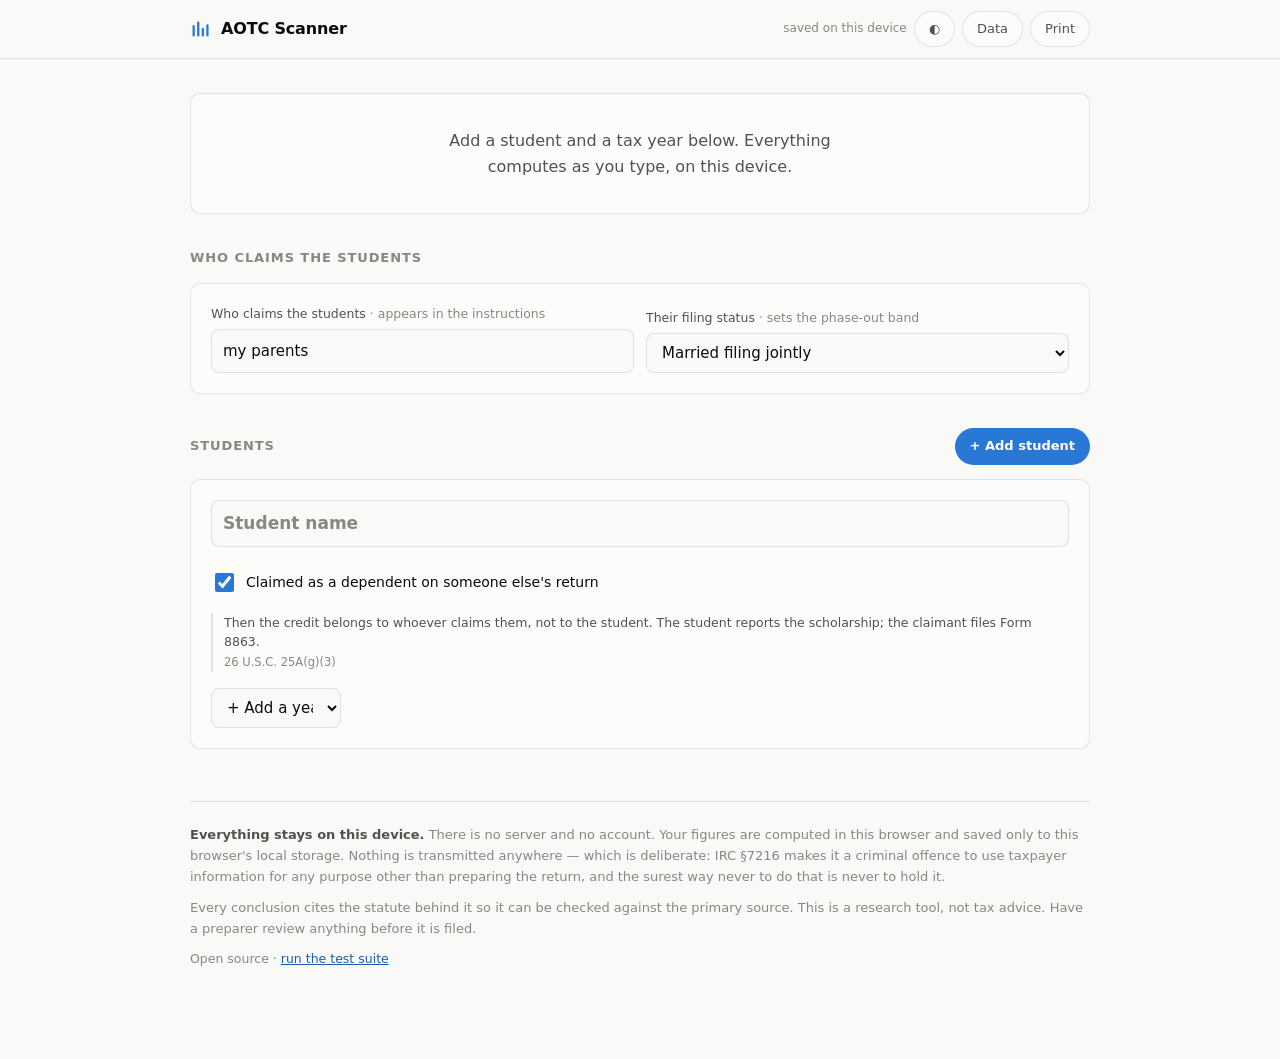
==== index.html @ 53735181 "AOTC Scanner" ====
<!doctype html>
<html lang="en">
<head>
<meta charset="utf-8">
<meta name="viewport" content="width=device-width,initial-scale=1,viewport-fit=cover">
<title>AOTC Scanner</title>
<meta name="description" content="Find unclaimed American Opportunity Tax Credit across open tax years. Runs entirely in your browser.">
<meta name="theme-color" content="#fcfcfb" media="(prefers-color-scheme: light)">
<meta name="theme-color" content="#1a1a19" media="(prefers-color-scheme: dark)">
<link rel="manifest" href="manifest.webmanifest">
<link rel="icon" href="icon.svg" type="image/svg+xml">
<link rel="apple-touch-icon" href="icon.svg">
<link rel="stylesheet" href="app.css">
</head>
<body>
<div id="tip" role="status" aria-live="polite"></div>

<header class="topbar">
  <div class="wrap navrow">
    <div class="brand">
      <svg viewBox="0 0 24 24" width="22" height="22" aria-hidden="true" class="mark">
        <path d="M4 19V9m5 10V5m5 14v-7m5 7V8" stroke="currentColor" stroke-width="2.5"
              stroke-linecap="round" fill="none"/>
      </svg>
      <span>AOTC Scanner</span>
    </div>
    <div class="bar-actions">
      <span id="saveState" class="save-state" aria-live="polite"></span>
      <button id="themeBtn" class="ghost" type="button" title="Light / dark">◐</button>
      <button id="dataBtn" class="ghost" type="button">Data</button>
      <button id="printBtn" class="ghost" type="button">Print</button>
    </div>
  </div>
</header>

<main class="wrap">

  <section id="summary" aria-label="Summary"></section>

  <section>
    <div class="sec-head">
      <h2>Who claims the students</h2>
    </div>
    <div class="card" id="claimant"></div>
  </section>

  <section>
    <div class="sec-head">
      <h2>Students</h2>
      <button id="addStudent" class="primary" type="button">+ Add student</button>
    </div>
    <div id="students"></div>
  </section>

  <section id="resultsSection" hidden>
    <div class="sec-head"><h2>What each year is worth</h2></div>
    <div class="card"><div id="chart" class="chart"></div></div>
    <div class="card table-card"><div id="tableWrap"></div></div>
  </section>

  <section id="planSection" hidden>
    <div class="sec-head">
      <h2>What to do</h2>
      <span id="progressTxt" class="muted-sm"></span>
    </div>
    <div class="progress"><div class="progress-fill" id="progressFill"></div></div>
    <div id="steps"></div>
  </section>

  <footer>
    <p><strong>Everything stays on this device.</strong> There is no server and no account.
      Your figures are computed in this browser and saved only to this browser's local
      storage. Nothing is transmitted anywhere — which is deliberate: IRC §7216 makes it a
      criminal offence to use taxpayer information for any purpose other than preparing the
      return, and the surest way never to do that is never to hold it.</p>
    <p>Every conclusion cites the statute behind it so it can be checked against the primary
      source. This is a research tool, not tax advice. Have a preparer review anything before
      it is filed.</p>
    <p class="muted-sm">Open source · <a href="tests.html">run the test suite</a></p>
  </footer>
</main>

<dialog id="dataDlg">
  <form method="dialog">
    <h3>Your data</h3>
    <p class="muted-sm">Saved in this browser only. Export a file to move it to another
      device or to keep a backup.</p>
    <div class="dlg-actions">
      <button id="exportBtn" class="primary" type="button">Export a backup file</button>
      <button id="importBtn" class="ghost" type="button">Import a backup</button>
      <input id="importFile" type="file" accept="application/json" hidden>
      <button id="demoBtn" class="ghost" type="button">Load the worked example</button>
      <button id="clearBtn" class="danger" type="button">Erase everything</button>
    </div>
    <div class="dlg-close"><button class="ghost" value="close">Close</button></div>
  </form>
</dialog>

<script type="module" src="ui.js"></script>
</body>
</html>
---- app.css ----
/* app.css — palette is the validated reference instance.
   Slots pass every adjacent gate in both modes (CVD ΔE 24.7 light / 26.8 dark,
   normal-vision 33.6 / 31.8, all ≥3:1 against their own surface).
   Dark is a selected set of steps for the dark surface, never an inversion. */

*,*::before,*::after{box-sizing:border-box}

:root{
  color-scheme:light;
  --surface:#fcfcfb; --page:#f9f9f7;
  --ink:#0b0b0b; --ink-2:#52514e; --muted:#898781;
  --grid:#e1e0d9; --base:#c3c2b7; --edge:rgba(11,11,11,.10);
  --s1:#2a78d6; --s1-wash:rgba(42,120,214,.10); --s1-ink:#1c5cab;
  --good:#0ca30c; --good-ink:#006300; --warn:#fab219; --crit:#d03b3b;
  --r:10px;
}
@media (prefers-color-scheme:dark){
  :root:where(:not([data-theme=light])){
    color-scheme:dark;
    --surface:#1a1a19; --page:#0d0d0d;
    --ink:#fff; --ink-2:#c3c2b7; --muted:#898781;
    --grid:#2c2c2a; --base:#383835; --edge:rgba(255,255,255,.10);
    --s1:#3987e5; --s1-wash:rgba(57,135,229,.15); --s1-ink:#86b6ef;
    --good-ink:#0ca30c;
  }
}
:root[data-theme=dark]{
  color-scheme:dark;
  --surface:#1a1a19; --page:#0d0d0d;
  --ink:#fff; --ink-2:#c3c2b7; --muted:#898781;
  --grid:#2c2c2a; --base:#383835; --edge:rgba(255,255,255,.10);
  --s1:#3987e5; --s1-wash:rgba(57,135,229,.15); --s1-ink:#86b6ef;
  --good-ink:#0ca30c;
}

html,body{margin:0;padding:0}
body{
  background:var(--page);color:var(--ink);
  font:400 16px/1.6 system-ui,-apple-system,"Segoe UI",sans-serif;
  -webkit-font-smoothing:antialiased;padding-bottom:env(safe-area-inset-bottom);
}
.wrap{max-width:940px;margin:0 auto;padding:0 20px}
main.wrap{padding-bottom:80px}
a{color:var(--s1-ink)}

/* topbar */
.topbar{position:sticky;top:0;z-index:20;background:var(--page);
        border-bottom:1px solid var(--grid);backdrop-filter:saturate(1.4) blur(8px)}
/* NB: named .navrow, not .bar — the chart's `.bar` rule lives further down
   this file and would otherwise repaint the whole header as a chart bar. */
.navrow{display:flex;align-items:center;justify-content:space-between;gap:12px;
        height:58px}
.brand{display:flex;align-items:center;gap:9px;font-weight:650;
       letter-spacing:-.01em;white-space:nowrap;flex:0 0 auto}
.brand .mark{flex:0 0 auto}
.brand .mark{color:var(--s1)}
.bar-actions{display:flex;align-items:center;gap:7px;min-width:0}
@media(max-width:560px){.save-state{display:none}.brand span{display:none}}
.save-state{font-size:12px;color:var(--muted);white-space:nowrap}

button{font:inherit;cursor:pointer;border-radius:99px;border:1px solid transparent;
       padding:7px 14px;font-size:13px;transition:background .15s,color .15s}
button.ghost{background:var(--surface);color:var(--ink-2);border-color:var(--edge)}
button.ghost:hover{color:var(--ink)}
button.primary{background:var(--s1);color:#fff;font-weight:600}
button.primary:hover{filter:brightness(1.08)}
button.danger{background:transparent;color:var(--crit);border-color:rgba(208,59,59,.35)}
button.icon{padding:5px 10px;font-size:15px;line-height:1}
button:focus-visible{outline:2px solid var(--s1);outline-offset:2px}

section{margin-top:34px}
.sec-head{display:flex;align-items:center;justify-content:space-between;gap:12px;margin-bottom:14px}
h2{font-size:13px;font-weight:600;letter-spacing:.07em;text-transform:uppercase;
   color:var(--muted);margin:0}
h3{font-size:16px;font-weight:650;margin:0 0 4px}
.card{background:var(--surface);border:1px solid var(--edge);border-radius:var(--r);padding:20px}
.muted-sm{font-size:12.5px;color:var(--muted)}

/* summary tiles */
.tiles{display:grid;grid-template-columns:1.4fr 1fr 1fr;gap:12px}
@media(max-width:760px){.tiles{grid-template-columns:1fr 1fr}.tiles>:first-child{grid-column:1/-1}}
@media(max-width:460px){.tiles{grid-template-columns:1fr}}
.tile-label{font-size:13px;color:var(--ink-2);margin:0 0 5px}
.hero{font-size:clamp(38px,9vw,52px);line-height:1.04;font-weight:650;
      letter-spacing:-.02em;margin:0}
.tile-val{font-size:28px;line-height:1.1;font-weight:600;margin:0;letter-spacing:-.01em}
.tile-note{font-size:12.5px;color:var(--muted);margin:6px 0 0}
.hero-note{font-size:13px;color:var(--ink-2);margin:9px 0 0}
.empty{text-align:center;padding:34px 20px}
.empty p{color:var(--ink-2);margin:0 auto;max-width:44ch}

/* chips: colour never travels alone */
.chip{display:inline-flex;align-items:center;gap:5px;font-size:12px;font-weight:600;
      padding:3px 9px;border-radius:99px;border:1px solid transparent;white-space:nowrap}
.chip .ic{font-size:10px;line-height:1}
.chip.good{color:var(--good-ink);background:rgba(12,163,12,.10);border-color:rgba(12,163,12,.28)}
.chip.warning{color:var(--ink);background:rgba(250,178,25,.16);border-color:rgba(250,178,25,.45)}
.chip.critical,.chip.closed{color:var(--crit);background:rgba(208,59,59,.10);border-color:rgba(208,59,59,.32)}
.chip.info{color:var(--ink-2);background:var(--page);border-color:var(--edge)}

/* forms */
.grid{display:grid;gap:12px;align-items:end}
.g2{grid-template-columns:1fr 1fr}
.g3{grid-template-columns:repeat(3,1fr)}
.g4{grid-template-columns:repeat(4,1fr)}
@media(max-width:760px){.g3,.g4{grid-template-columns:1fr 1fr}}
@media(max-width:460px){.g2,.g3,.g4{grid-template-columns:1fr}}
label{display:block;font-size:12.5px;color:var(--ink-2);margin:0 0 5px;font-weight:500}
label .hint{color:var(--muted);font-weight:400}
input[type=text],input[type=number],input[type=date],select{
  width:100%;padding:9px 11px;font:inherit;font-size:15px;
  background:var(--page);color:var(--ink);
  border:1px solid var(--edge);border-radius:8px;
}
input[type=number]{font-variant-numeric:tabular-nums}
input:focus,select:focus{outline:2px solid var(--s1);outline-offset:-1px;border-color:transparent}
input::placeholder{color:var(--muted)}
/* The prefix is positioned against the input wrapper, never against the field
   as a whole: a label that wraps to two lines used to leave the $ floating
   above the box. */
.money-wrap{position:relative}
.money-wrap input{padding-left:24px}
.money-wrap .pfx{position:absolute;left:11px;top:50%;transform:translateY(-50%);
                 color:var(--muted);font-size:15px;pointer-events:none}
.check{display:flex;align-items:center;gap:9px;font-size:14px;color:var(--ink);
       margin:0;padding:9px 0;cursor:pointer}
.check input{width:19px;height:19px;accent-color:var(--s1);cursor:pointer;flex:0 0 auto}

/* student blocks */
.student{background:var(--surface);border:1px solid var(--edge);border-radius:var(--r);
         padding:20px;margin-bottom:14px}
.student-head{display:flex;align-items:center;gap:10px;margin-bottom:14px}
.student-head input{font-size:17px;font-weight:600;flex:1}
.yr{border-top:1px solid var(--grid);padding-top:16px;margin-top:16px}
.yr-head{display:flex;align-items:center;justify-content:space-between;gap:10px;
         flex-wrap:wrap;margin-bottom:12px}
.yr-title{font-weight:650;font-size:15px;display:flex;align-items:center;gap:9px}
.yr-out{margin-top:12px;padding:12px 14px;background:var(--page);
        border-radius:8px;border:1px solid var(--edge)}
.kv{display:flex;justify-content:space-between;gap:14px;font-size:13.5px;padding:3px 0}
.kv span:last-child{font-variant-numeric:tabular-nums;font-weight:600}
.kv.total{border-top:1px solid var(--grid);margin-top:6px;padding-top:8px;font-size:15px}
.why{font-size:12.5px;color:var(--ink-2);margin:9px 0 0;padding-left:11px;
     border-left:2px solid var(--grid);line-height:1.55}
.why.warn{border-left-color:var(--warn)}
.why.deny{border-left-color:var(--crit);color:var(--crit)}
.why cite{display:block;color:var(--muted);font-style:normal;font-size:11.5px;margin-top:2px}

/* chart: single series, every bar directly labelled */
.chart{display:flex;flex-direction:column;gap:13px}
.row-label{font-size:13px;color:var(--ink-2);margin:0 0 5px;display:flex;
           justify-content:space-between;gap:10px;align-items:baseline;flex-wrap:wrap}
.track{display:flex;align-items:center;gap:10px}
.bar-outer{flex:1;height:24px;background:var(--s1-wash);border-radius:0 4px 4px 0;min-width:40px}
.bar{height:24px;background:var(--s1);border-radius:0 4px 4px 0;width:0;
     transition:width .45s cubic-bezier(.22,1,.36,1)}
.bar-val{font-size:14px;font-weight:650;font-variant-numeric:tabular-nums;
         min-width:72px;text-align:right}
.axis{border-top:1px solid var(--base);margin-top:2px;padding-top:6px;font-size:12px;
      color:var(--muted);display:flex;justify-content:space-between}
.dot{display:inline-block;width:9px;height:9px;border-radius:50%;background:var(--s1);
     margin-right:7px}

/* table */
.table-card{margin-top:12px;overflow-x:auto}
table{width:100%;border-collapse:collapse;font-size:14px;min-width:520px}
th{font-size:11.5px;font-weight:600;letter-spacing:.04em;text-transform:uppercase;
   color:var(--muted);text-align:left;padding:0 9px 8px;border-bottom:1px solid var(--grid)}
td{padding:10px 9px;border-bottom:1px solid var(--grid)}
tbody tr:last-child td{border-bottom:0}
.num{text-align:right;font-variant-numeric:tabular-nums}
tfoot td{font-weight:650;border-top:1px solid var(--base);border-bottom:0}

/* steps */
.progress{height:6px;background:var(--s1-wash);border-radius:99px;overflow:hidden;margin-bottom:16px}
.progress-fill{height:100%;background:var(--s1);width:0;border-radius:99px;transition:width .3s}
.step{background:var(--surface);border:1px solid var(--edge);border-radius:var(--r);
      padding:17px 19px;margin-bottom:11px;display:flex;gap:14px;align-items:flex-start}
.step.done{opacity:.5}
.step.done .step-head{text-decoration:line-through;text-decoration-thickness:1px}
.tick{appearance:none;flex:0 0 auto;width:21px;height:21px;margin-top:2px;cursor:pointer;
      border:1.5px solid var(--base);border-radius:6px;background:var(--surface);
      display:grid;place-content:center}
.tick:checked{background:var(--s1);border-color:var(--s1)}
.tick:checked::after{content:"✓";color:#fff;font-size:13px;font-weight:700;line-height:1}
.tick:focus-visible{outline:2px solid var(--s1);outline-offset:2px}
.step-body{flex:1;min-width:0}
.step-head{font-size:15.5px;font-weight:600;margin:0 0 8px;line-height:1.42}
.step-n{color:var(--muted);font-variant-numeric:tabular-nums;margin-right:7px;font-weight:650}
.meta{display:flex;flex-wrap:wrap;gap:6px;margin-bottom:10px}
.tag{font-size:12px;padding:3px 9px;border-radius:99px;background:var(--page);
     border:1px solid var(--edge);color:var(--ink-2);white-space:nowrap}
.tag b{color:var(--ink);font-weight:600}
.step p{margin:0;color:var(--ink-2);font-size:14.5px;line-height:1.62}
.blocked{font-size:13px;color:var(--crit);margin-top:9px!important;display:flex;gap:6px}
details{margin-top:8px}
summary{font-size:12.5px;color:var(--muted);cursor:pointer;list-style:none;
        display:inline-flex;align-items:center;gap:6px;user-select:none}
summary::-webkit-details-marker{display:none}
summary::before{content:"▸";font-size:10px;transition:transform .15s}
details[open] summary::before{transform:rotate(90deg)}
.cite{font-size:12.5px;color:var(--ink-2);margin-top:8px;padding-left:11px;
      border-left:2px solid var(--grid)}

footer{margin-top:52px;padding-top:22px;border-top:1px solid var(--grid);
       font-size:13px;color:var(--muted);line-height:1.62}
footer p{margin:0 0 10px}
footer strong{color:var(--ink-2)}

/* dialog */
dialog{border:1px solid var(--edge);border-radius:14px;background:var(--surface);
       color:var(--ink);padding:24px;max-width:420px;width:calc(100% - 40px)}
dialog::backdrop{background:rgba(0,0,0,.4)}
.dlg-actions{display:flex;flex-direction:column;gap:9px;margin:18px 0 4px}
.dlg-actions button{width:100%;padding:11px}
.dlg-close{text-align:right;margin-top:14px}

#tip{position:fixed;z-index:60;pointer-events:none;opacity:0;transition:opacity .12s;
     background:var(--ink);color:var(--page);font-size:13px;line-height:1.45;
     padding:8px 11px;border-radius:7px;max-width:260px;box-shadow:0 4px 18px rgba(0,0,0,.18)}
#tip.on{opacity:1}

@media print{
  .topbar,.bar-actions,button,dialog,#tip,.sec-head button{display:none!important}
  body{background:#fff}
  .card,.step,.student{break-inside:avoid;border:1px solid #ccc}
  details{display:block}details>summary{display:none}
  input,select{border:0;padding:0;background:none}
}
@media (prefers-reduced-motion:reduce){*{transition:none!important;animation:none!important}}
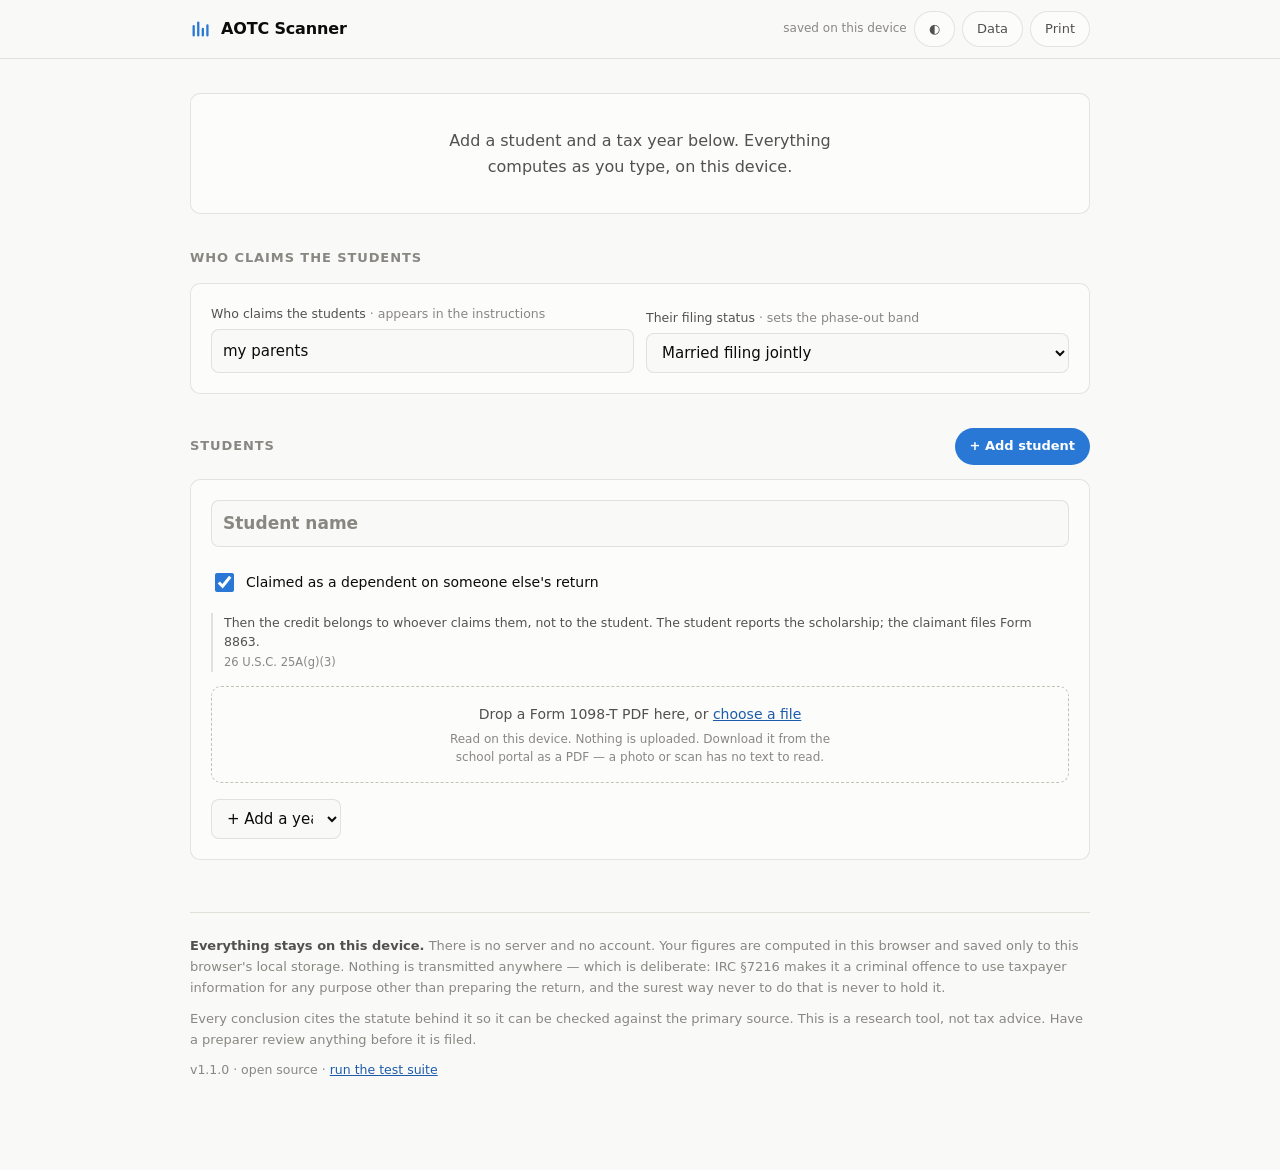
==== commit 344bb482: "read 1098-T PDFs" ====
--- a/index.html
+++ b/index.html
@@ -76,7 +76,8 @@
     <p>Every conclusion cites the statute behind it so it can be checked against the primary
       source. This is a research tool, not tax advice. Have a preparer review anything before
       it is filed.</p>
-    <p class="muted-sm">Open source · <a href="tests.html">run the test suite</a></p>
+    <p class="muted-sm"><span id="version">—</span> · open source ·
+      <a href="tests.html">run the test suite</a></p>
   </footer>
 </main>
 
--- a/app.css
+++ b/app.css
@@ -228,3 +228,33 @@
   input,select{border:0;padding:0;background:none}
 }
 @media (prefers-reduced-motion:reduce){*{transition:none!important;animation:none!important}}
+
+/* readiness — what would sharpen the figure, and by how much */
+details.ready{margin-top:12px;border-top:1px solid var(--grid);padding-top:10px}
+details.ready summary{font-size:13px;color:var(--ink-2)}
+.ready-body{margin-top:10px;display:flex;flex-direction:column;gap:12px}
+.ready-item{padding-left:11px;border-left:2px solid var(--grid)}
+.ready-item.blocking{border-left-color:var(--crit)}
+.ready-item.material{border-left-color:var(--warn)}
+.ready-what{margin:0;font-size:13.5px;font-weight:600;color:var(--ink)}
+.ready-why{margin:3px 0 0;font-size:12.5px;color:var(--ink-2);line-height:1.5}
+.ready-eff{margin:3px 0 0;font-size:12.5px;color:var(--muted);line-height:1.5}
+.sev{display:inline-block;font-size:10px;font-weight:700;letter-spacing:.06em;
+     text-transform:uppercase;padding:2px 6px;border-radius:4px;margin-right:8px;
+     vertical-align:1px;background:var(--page);border:1px solid var(--edge);color:var(--muted)}
+.sev.blocking{color:var(--crit);border-color:rgba(208,59,59,.35)}
+.sev.material{color:var(--ink);border-color:rgba(250,178,25,.5);background:rgba(250,178,25,.12)}
+
+/* 1098-T drop zone */
+.drop{margin-top:14px;border:1.5px dashed var(--base);border-radius:var(--r);
+      padding:16px;text-align:center;transition:border-color .15s,background .15s}
+.drop.over{border-color:var(--s1);background:var(--s1-wash)}
+.drop-label{margin:0;font-size:14px;color:var(--ink-2)}
+.drop-note{margin:5px 0 0;font-size:12px;color:var(--muted);max-width:52ch;
+           margin-left:auto;margin-right:auto;line-height:1.5}
+button.linky{background:none;border:0;padding:0;color:var(--s1-ink);
+             text-decoration:underline;font-size:inherit}
+.review{margin-top:14px;text-align:left;background:var(--page);border:1px solid var(--edge);
+        border-radius:8px;padding:14px 16px}
+.review-head{margin:0 0 10px;font-size:13px;font-weight:650}
+.review-actions{display:flex;align-items:center;gap:12px;flex-wrap:wrap;margin-top:12px}
